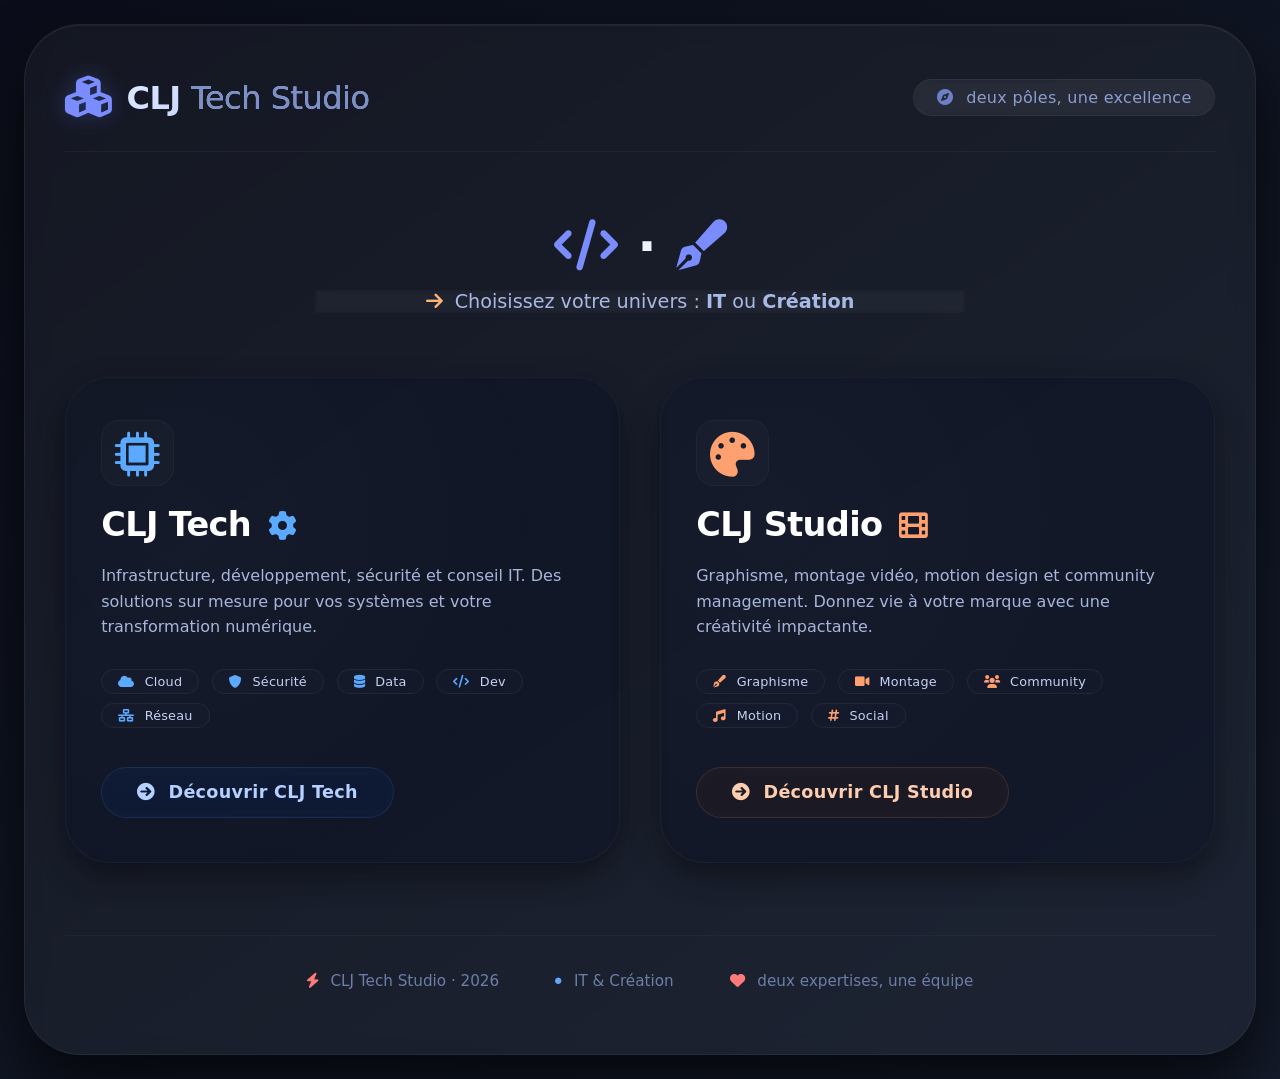
==== CLJTechStudio.html @ 4c8a1474 "Create CLJTechStudio.html" ====
<!DOCTYPE html>
<html lang="fr">
<head>
  <meta charset="UTF-8" />
  <meta name="viewport" content="width=device-width, initial-scale=1.0" />
  <title>CLJ Tech Studio · Accueil</title>
  <!-- Font Awesome (icônes) -->
  <link rel="stylesheet" href="https://cdnjs.cloudflare.com/ajax/libs/font-awesome/6.0.0-beta3/css/all.min.css" />
  <style>
    * {
      margin: 0;
      padding: 0;
      box-sizing: border-box;
      font-family: 'Segoe UI', Roboto, system-ui, sans-serif;
    }

    body {
      background: linear-gradient(145deg, #0b0e1a 0%, #141b2b 100%);
      min-height: 100vh;
      display: flex;
      align-items: center;
      justify-content: center;
      padding: 1.5rem;
    }

    .card {
      max-width: 1300px;
      width: 100%;
      background: rgba(255, 255, 255, 0.04);
      backdrop-filter: blur(10px);
      -webkit-backdrop-filter: blur(10px);
      border: 1px solid rgba(255, 255, 255, 0.06);
      border-radius: 3.5rem;
      padding: 3rem 2.5rem 4rem;
      box-shadow: 0 30px 60px rgba(0, 0, 0, 0.7), inset 0 1px 0 rgba(255, 255, 255, 0.05);
      transition: all 0.25s ease;
    }

    /* en-tête */
    .header {
      display: flex;
      justify-content: space-between;
      align-items: center;
      flex-wrap: wrap;
      gap: 1.5rem 2rem;
      margin-bottom: 4rem;
      border-bottom: 1px solid rgba(255, 255, 255, 0.04);
      padding-bottom: 1.8rem;
    }

    .logo-area {
      display: flex;
      align-items: center;
      gap: 0.9rem;
    }

    .logo-icon {
      font-size: 2.6rem;
      color: #7b8cff;
      filter: drop-shadow(0 0 10px rgba(90, 120, 255, 0.3));
    }

    .logo-text {
      font-size: 2rem;
      font-weight: 700;
      background: linear-gradient(135deg, #e0e9ff, #a0b8ff);
      -webkit-background-clip: text;
      background-clip: text;
      color: transparent;
      letter-spacing: -0.5px;
    }

    .logo-text span {
      font-weight: 300;
      color: #7d8fc7;
      background: none;
      -webkit-background-clip: unset;
      background-clip: unset;
    }

    .tagline {
      color: #8d9ed0;
      font-size: 1rem;
      background: rgba(255, 255, 255, 0.03);
      padding: 0.5rem 1.4rem;
      border-radius: 40px;
      border: 1px solid rgba(255, 255, 255, 0.06);
      backdrop-filter: blur(4px);
      letter-spacing: 0.3px;
    }

    .tagline i {
      margin-right: 8px;
      color: #6d7fc7;
    }

    /* titre principal */
    .hero {
      text-align: center;
      margin-bottom: 4rem;
    }

    .hero h1 {
      font-size: 3.2rem;
      font-weight: 600;
      color: #f0f4ff;
      letter-spacing: -0.02em;
      line-height: 1.2;
      margin-bottom: 0.8rem;
    }

    .hero h1 i {
      color: #7b8cff;
      margin: 0 0.2rem;
    }

    .hero p {
      font-size: 1.2rem;
      color: #a8b9e6;
      max-width: 650px;
      margin: 0 auto;
      font-weight: 300;
      backdrop-filter: blur(2px);
    }

    .hero p i {
      color: #ffb37b;
    }

    /* cartes double */
    .grid-2 {
      display: grid;
      grid-template-columns: 1fr 1fr;
      gap: 2.5rem;
      margin: 3rem 0 2.5rem;
    }

    .card-solution {
      background: rgba(12, 18, 34, 0.65);
      backdrop-filter: blur(8px);
      -webkit-backdrop-filter: blur(8px);
      border-radius: 2.8rem;
      padding: 2.6rem 2.2rem 2.8rem;
      border: 1px solid rgba(255, 255, 255, 0.04);
      transition: all 0.3s cubic-bezier(0.2, 0.9, 0.3, 1.1);
      box-shadow: 0 12px 30px rgba(0, 0, 0, 0.4);
      display: flex;
      flex-direction: column;
      align-items: flex-start;
      position: relative;
      overflow: hidden;
    }

    .card-solution::after {
      content: '';
      position: absolute;
      top: 0;
      left: 0;
      width: 100%;
      height: 100%;
      background: radial-gradient(circle at 20% 30%, rgba(255, 255, 255, 0.02), transparent 70%);
      pointer-events: none;
    }

    .card-solution:hover {
      transform: translateY(-8px);
      border-color: rgba(123, 140, 255, 0.2);
      box-shadow: 0 25px 45px rgba(0, 0, 0, 0.7), 0 0 0 1px rgba(123, 140, 255, 0.1);
    }

    .card-solution.tech:hover {
      border-color: rgba(70, 200, 255, 0.3);
    }

    .card-solution.creative:hover {
      border-color: rgba(255, 150, 100, 0.3);
    }

    .card-solution .icon-big {
      font-size: 2.8rem;
      margin-bottom: 1.2rem;
      display: inline-block;
      background: rgba(255, 255, 255, 0.02);
      padding: 0.5rem 0.8rem 0.2rem 0.8rem;
      border-radius: 18px;
      border: 1px solid rgba(255, 255, 255, 0.03);
    }

    .card-solution.tech .icon-big {
      color: #5aa9ff;
    }

    .card-solution.creative .icon-big {
      color: #ff9f6e;
    }

    .card-solution h2 {
      font-size: 2.1rem;
      font-weight: 600;
      color: #ffffff;
      letter-spacing: -0.02em;
      margin-bottom: 0.7rem;
    }

    .card-solution.tech h2 i {
      color: #5aa9ff;
      font-size: 1.8rem;
      margin-left: 6px;
    }

    .card-solution.creative h2 i {
      color: #ff9f6e;
      font-size: 1.8rem;
      margin-left: 6px;
    }

    .card-solution .desc {
      color: #b8c8f0;
      line-height: 1.6;
      font-size: 1rem;
      margin: 0.5rem 0 1.8rem;
      opacity: 0.9;
      flex: 1;
    }

    .pill-list {
      display: flex;
      flex-wrap: wrap;
      gap: 0.6rem 0.8rem;
      margin-bottom: 2.2rem;
    }

    .pill-list span {
      background: rgba(255, 255, 255, 0.03);
      border: 1px solid rgba(255, 255, 255, 0.05);
      padding: 0.25rem 1rem;
      border-radius: 40px;
      font-size: 0.8rem;
      font-weight: 400;
      color: #c6d3f5;
      letter-spacing: 0.2px;
      backdrop-filter: blur(2px);
    }

    .card-solution.tech .pill-list span i {
      color: #5aa9ff;
      margin-right: 6px;
    }

    .card-solution.creative .pill-list span i {
      color: #ff9f6e;
      margin-right: 6px;
    }

    .btn-solution {
      display: inline-flex;
      align-items: center;
      gap: 0.8rem;
      padding: 0.9rem 2.2rem;
      border-radius: 60px;
      font-weight: 600;
      font-size: 1.1rem;
      text-decoration: none;
      transition: all 0.2s ease;
      background: rgba(255, 255, 255, 0.02);
      border: 1px solid rgba(255, 255, 255, 0.08);
      color: #eef4ff;
      margin-top: 0.2rem;
      backdrop-filter: blur(8px);
      letter-spacing: 0.3px;
    }

    .btn-solution i {
      transition: transform 0.2s ease;
    }

    .btn-solution:hover {
      transform: scale(1.02);
      background: rgba(255, 255, 255, 0.06);
      border-color: rgba(255, 255, 255, 0.15);
    }

    .btn-solution:hover i {
      transform: translateX(5px);
    }

    .btn-solution.tech-btn {
      background: rgba(40, 120, 255, 0.08);
      border-color: rgba(70, 150, 255, 0.15);
      color: #b6d0ff;
    }

    .btn-solution.tech-btn:hover {
      background: rgba(40, 120, 255, 0.18);
      border-color: #5aa9ff;
      color: white;
      box-shadow: 0 0 20px rgba(70, 150, 255, 0.15);
    }

    .btn-solution.creative-btn {
      background: rgba(255, 130, 60, 0.06);
      border-color: rgba(255, 150, 80, 0.15);
      color: #ffceb0;
    }

    .btn-solution.creative-btn:hover {
      background: rgba(255, 130, 60, 0.15);
      border-color: #ff9f6e;
      color: white;
      box-shadow: 0 0 20px rgba(255, 130, 60, 0.15);
    }

    .btn-solution i {
      font-size: 1.1rem;
    }

    /* mention footer */
    .footer-note {
      margin-top: 4.5rem;
      text-align: center;
      border-top: 1px solid rgba(255, 255, 255, 0.03);
      padding-top: 2.2rem;
      display: flex;
      flex-wrap: wrap;
      justify-content: center;
      gap: 1.2rem 3.5rem;
      color: #6d7ea8;
      font-size: 0.95rem;
    }

    .footer-note i {
      margin-right: 8px;
      color: #4d608a;
    }

    .footer-note span i {
      color: #ff7b7b;
    }

    /* responsive */
    @media (max-width: 900px) {
      .card {
        padding: 2rem 1.5rem;
        border-radius: 2.5rem;
      }
      .grid-2 {
        grid-template-columns: 1fr;
        gap: 2rem;
      }
      .hero h1 {
        font-size: 2.6rem;
      }
      .header {
        flex-direction: column;
        align-items: flex-start;
      }
      .logo-text {
        font-size: 1.8rem;
      }
    }

    @media (max-width: 480px) {
      .card {
        padding: 1.5rem 1rem;
      }
      .hero h1 {
        font-size: 2rem;
      }
      .card-solution {
        padding: 2rem 1.2rem;
      }
      .btn-solution {
        width: 100%;
        justify-content: center;
      }
    }
  </style>
</head>
<body>

<div class="card">
  
  <!-- header -->
  <div class="header">
    <div class="logo-area">
      <div class="logo-icon"><i class="fas fa-cubes"></i></div>
      <div class="logo-text">CLJ <span>Tech Studio</span></div>
    </div>
    <div class="tagline">
      <i class="fas fa-compass"></i> deux pôles, une excellence
    </div>
  </div>

  <!-- hero -->
  <div class="hero">
    <h1>
      <i class="fas fa-code"></i> · <i class="fas fa-pen-fancy"></i> 
    </h1>
    <p>
      <i class="fas fa-arrow-right" style="margin-right: 6px;"></i> 
      Choisissez votre univers : <strong>IT</strong> ou <strong>Création</strong>
    </p>
  </div>

  <!-- deux cartes -->
  <div class="grid-2">

    <!-- CARTE 1 : CLJ TECH (IT) -->
    <div class="card-solution tech">
      <div class="icon-big"><i class="fas fa-microchip"></i></div>
      <h2>CLJ Tech <i class="fas fa-cog"></i></h2>
      <div class="desc">
        Infrastructure, développement, sécurité et conseil IT. 
        Des solutions sur mesure pour vos systèmes et votre transformation numérique.
      </div>
      <div class="pill-list">
        <span><i class="fas fa-cloud"></i> Cloud</span>
        <span><i class="fas fa-shield-alt"></i> Sécurité</span>
        <span><i class="fas fa-database"></i> Data</span>
        <span><i class="fas fa-code"></i> Dev</span>
        <span><i class="fas fa-network-wired"></i> Réseau</span>
      </div>
      <a href="#" class="btn-solution tech-btn">
        <i class="fas fa-arrow-circle-right"></i> Découvrir CLJ Tech
      </a>
    </div>

    <!-- CARTE 2 : CLJ STUDIO (Création) -->
    <div class="card-solution creative">
      <div class="icon-big"><i class="fas fa-palette"></i></div>
      <h2>CLJ Studio <i class="fas fa-film"></i></h2>
      <div class="desc">
        Graphisme, montage vidéo, motion design et community management. 
        Donnez vie à votre marque avec une créativité impactante.
      </div>
      <div class="pill-list">
        <span><i class="fas fa-pen-fancy"></i> Graphisme</span>
        <span><i class="fas fa-video"></i> Montage</span>
        <span><i class="fas fa-users"></i> Community</span>
        <span><i class="fas fa-music"></i> Motion</span>
        <span><i class="fas fa-hashtag"></i> Social</span>
      </div>
      <a href="#" class="btn-solution creative-btn">
        <i class="fas fa-arrow-circle-right"></i> Découvrir CLJ Studio
      </a>
    </div>

  </div>

  <!-- pied de page discret -->
  <div class="footer-note">
    <span><i class="fas fa-bolt"></i> CLJ Tech Studio · 2026</span>
    <span><i class="fas fa-circle" style="color: #5aa9ff; font-size: 0.4rem; vertical-align: middle;"></i>   IT & Création</span>
    <span><i class="fas fa-heart" style="color: #ff7b7b;"></i>  deux expertises, une équipe</span>
  </div>

</div>

</body>
</html>
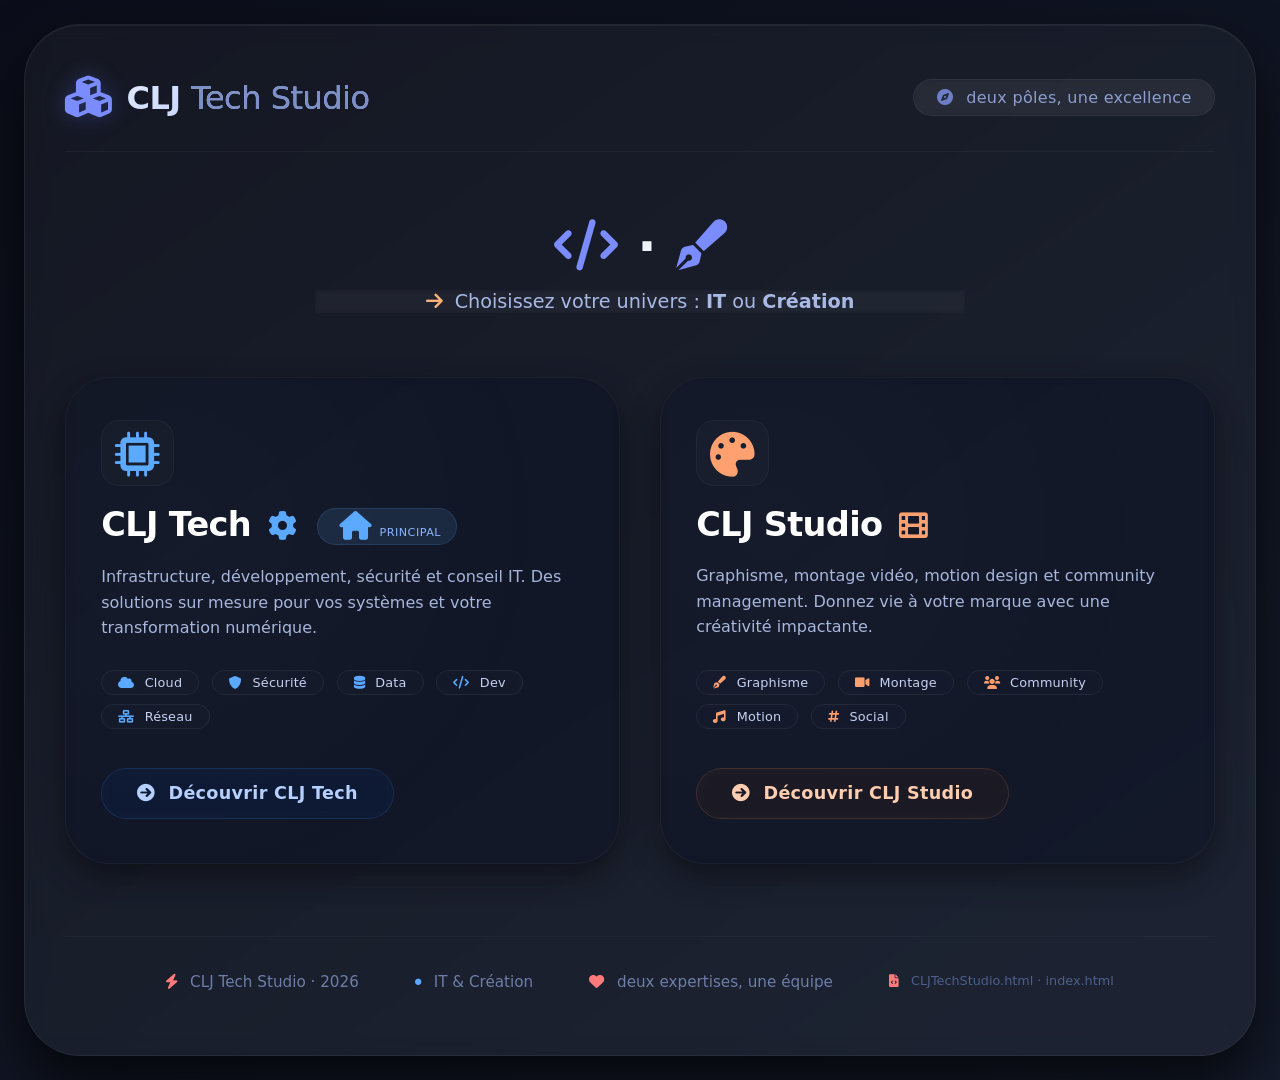
==== commit 7c584493: "Update CLJTechStudio.html" ====
--- a/CLJTechStudio.html
+++ b/CLJTechStudio.html
@@ -4,7 +4,7 @@
   <meta charset="UTF-8" />
   <meta name="viewport" content="width=device-width, initial-scale=1.0" />
   <title>CLJ Tech Studio · Accueil</title>
-  <!-- Font Awesome (icônes) -->
+  <!-- Font Awesome -->
   <link rel="stylesheet" href="https://cdnjs.cloudflare.com/ajax/libs/font-awesome/6.0.0-beta3/css/all.min.css" />
   <style>
     * {
@@ -36,7 +36,6 @@
       transition: all 0.25s ease;
     }
 
-    /* en-tête */
     .header {
       display: flex;
       justify-content: space-between;
@@ -94,7 +93,6 @@
       color: #6d7fc7;
     }
 
-    /* titre principal */
     .hero {
       text-align: center;
       margin-bottom: 4rem;
@@ -127,7 +125,6 @@
       color: #ffb37b;
     }
 
-    /* cartes double */
     .grid-2 {
       display: grid;
       grid-template-columns: 1fr 1fr;
@@ -314,7 +311,22 @@
       font-size: 1.1rem;
     }
 
-    /* mention footer */
+    /* badge "page principale" */
+    .main-badge {
+      display: inline-block;
+      background: rgba(90, 170, 255, 0.12);
+      border: 1px solid rgba(90, 170, 255, 0.15);
+      color: #8bb4ff;
+      font-size: 0.7rem;
+      font-weight: 500;
+      letter-spacing: 0.5px;
+      padding: 0.2rem 0.9rem;
+      border-radius: 40px;
+      margin-left: 10px;
+      vertical-align: middle;
+      text-transform: uppercase;
+    }
+
     .footer-note {
       margin-top: 4.5rem;
       text-align: center;
@@ -337,7 +349,6 @@
       color: #ff7b7b;
     }
 
-    /* responsive */
     @media (max-width: 900px) {
       .card {
         padding: 2rem 1.5rem;
@@ -372,6 +383,13 @@
       .btn-solution {
         width: 100%;
         justify-content: center;
+      }
+      .main-badge {
+        display: block;
+        margin-left: 0;
+        margin-top: 6px;
+        text-align: center;
+        width: fit-content;
       }
     }
   </style>
@@ -405,10 +423,13 @@
   <!-- deux cartes -->
   <div class="grid-2">
 
-    <!-- CARTE 1 : CLJ TECH (IT) -->
+    <!-- CARTE 1 : CLJ TECH (IT) — PAGE PRINCIPALE -->
     <div class="card-solution tech">
       <div class="icon-big"><i class="fas fa-microchip"></i></div>
-      <h2>CLJ Tech <i class="fas fa-cog"></i></h2>
+      <h2>
+        CLJ Tech <i class="fas fa-cog"></i>
+        <span class="main-badge"><i class="fas fa-home" style="margin-right: 4px;"></i> principal</span>
+      </h2>
       <div class="desc">
         Infrastructure, développement, sécurité et conseil IT. 
         Des solutions sur mesure pour vos systèmes et votre transformation numérique.
@@ -420,12 +441,13 @@
         <span><i class="fas fa-code"></i> Dev</span>
         <span><i class="fas fa-network-wired"></i> Réseau</span>
       </div>
+      <!-- CLJTechStudio.html = page principale (ancre "#" ou vers elle-même) -->
       <a href="#" class="btn-solution tech-btn">
         <i class="fas fa-arrow-circle-right"></i> Découvrir CLJ Tech
       </a>
     </div>
 
-    <!-- CARTE 2 : CLJ STUDIO (Création) -->
+    <!-- CARTE 2 : CLJ STUDIO (Création) — redirige vers index.html -->
     <div class="card-solution creative">
       <div class="icon-big"><i class="fas fa-palette"></i></div>
       <h2>CLJ Studio <i class="fas fa-film"></i></h2>
@@ -440,18 +462,22 @@
         <span><i class="fas fa-music"></i> Motion</span>
         <span><i class="fas fa-hashtag"></i> Social</span>
       </div>
-      <a href="#" class="btn-solution creative-btn">
+      <!-- Redirection vers index.html (page du pôle créatif) -->
+      <a href="index.html" class="btn-solution creative-btn">
         <i class="fas fa-arrow-circle-right"></i> Découvrir CLJ Studio
       </a>
     </div>
 
   </div>
 
-  <!-- pied de page discret -->
+  <!-- footer -->
   <div class="footer-note">
     <span><i class="fas fa-bolt"></i> CLJ Tech Studio · 2026</span>
     <span><i class="fas fa-circle" style="color: #5aa9ff; font-size: 0.4rem; vertical-align: middle;"></i>   IT & Création</span>
     <span><i class="fas fa-heart" style="color: #ff7b7b;"></i>  deux expertises, une équipe</span>
+    <span style="color: #4d608a; font-size: 0.8rem;">
+      <i class="fas fa-file-code"></i> CLJTechStudio.html · index.html
+    </span>
   </div>
 
 </div>
